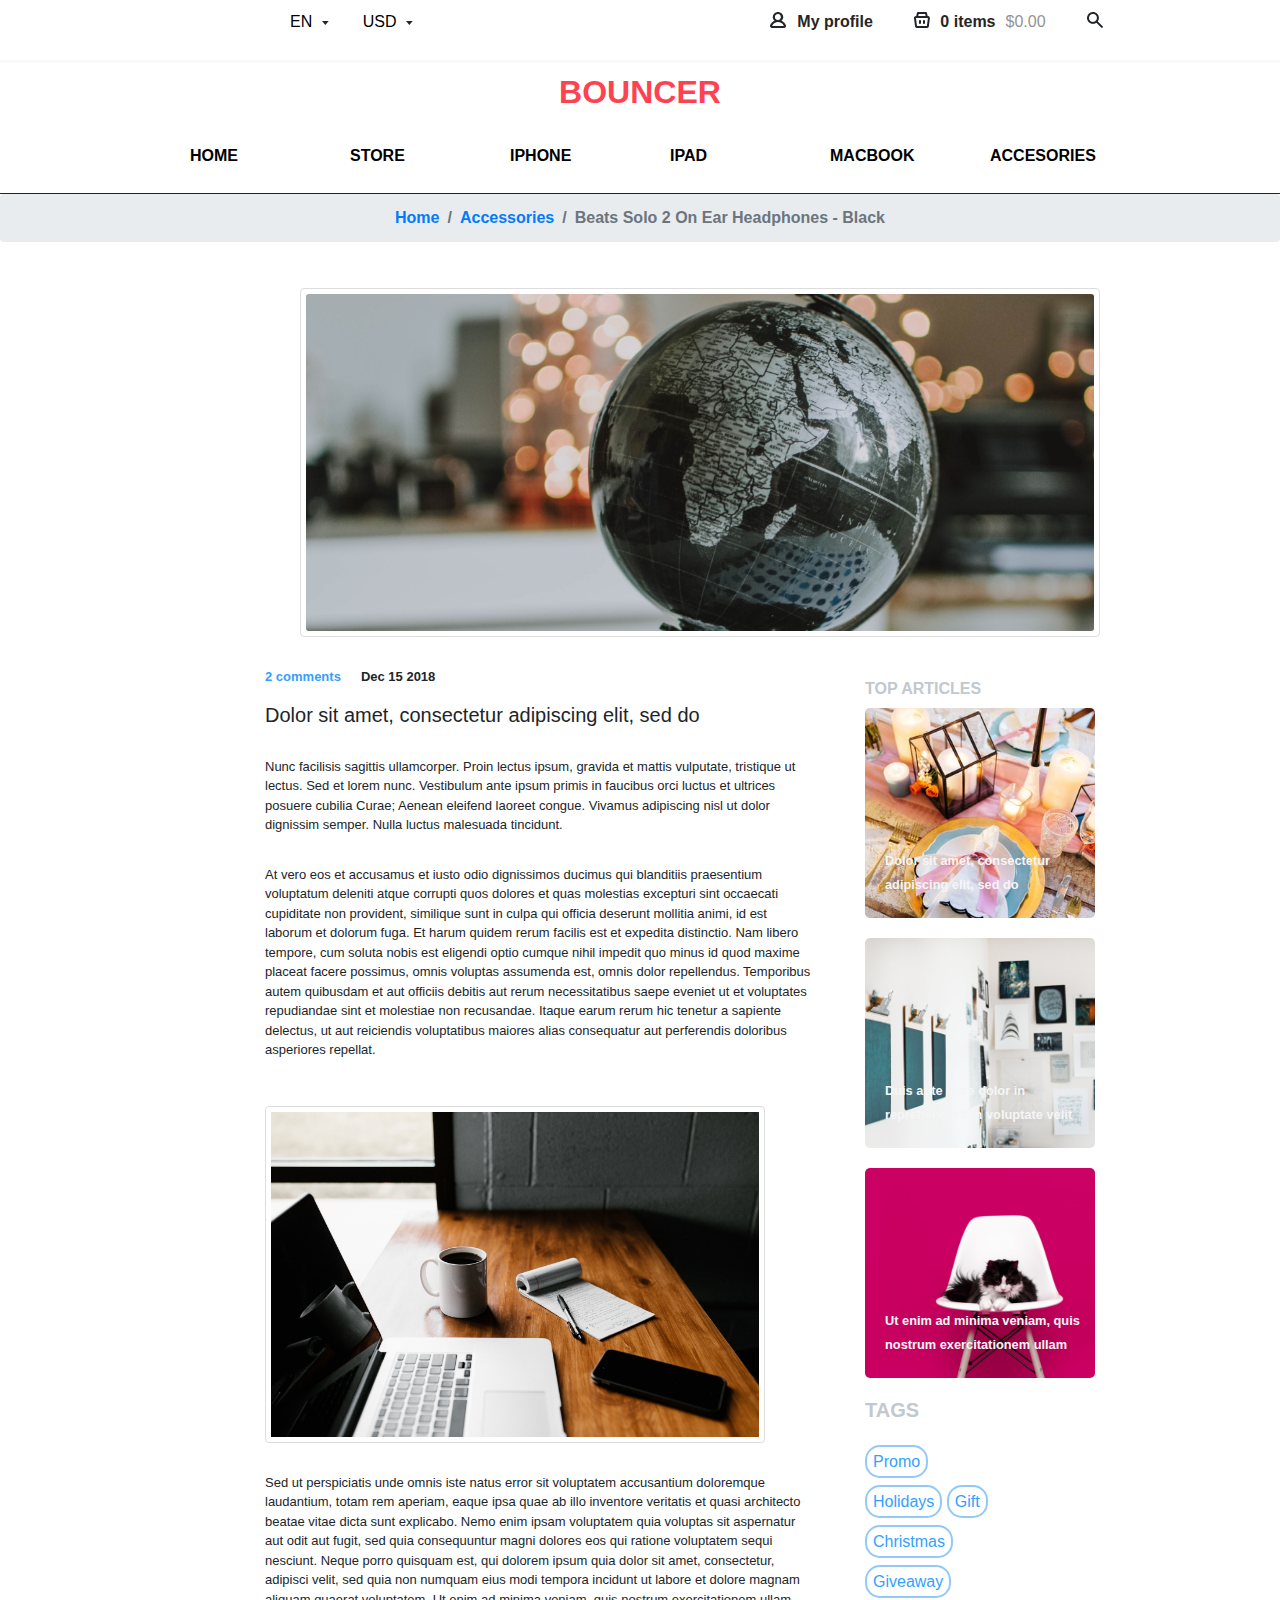
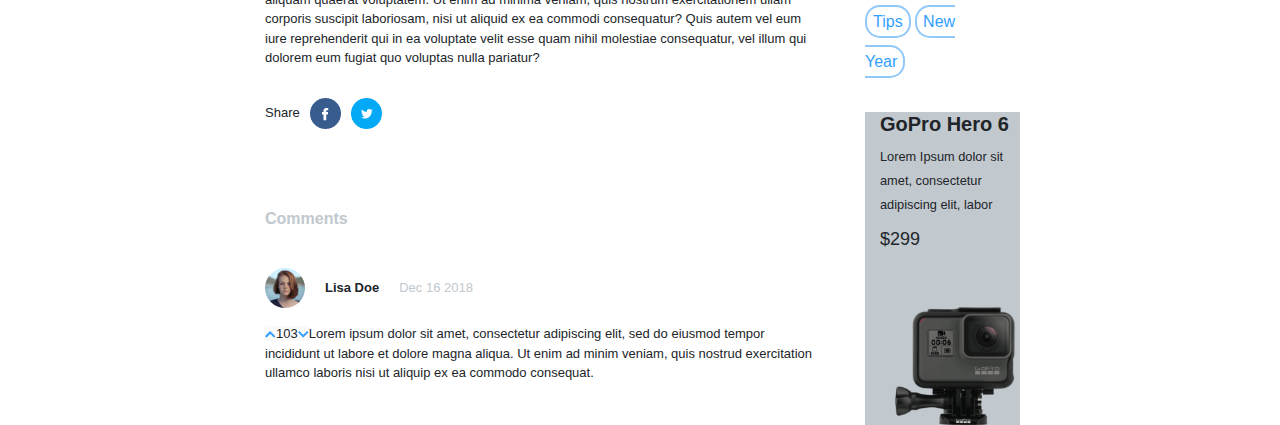
==== comment.html @ eba9628b "comment.html and style1.css" ====
<!DOCTYPE html>
<html>
    <head>
        <title>Comment</title>
        <link rel="shortcut icon" href="favicon.ico" />
        <meta name="viewport" content="width=device-width, initial-scale=1">
        <meta charset="UTF-8">
        <link rel="stylesheet" href="style1.css">
        <link rel="stylesheet" href="https://stackpath.bootstrapcdn.com/bootstrap/4.3.1/css/bootstrap.min.css" integrity="sha384-ggOyR0iXCbMQv3Xipma34MD+dH/1fQ784/j6cY/iJTQUOhcWr7x9JvoRxT2MZw1T" crossorigin="anonymous">
  <script src="https://code.jquery.com/jquery-3.3.1.slim.min.js" integrity="sha384-q8i/X+965DzO0rT7abK41JStQIAqVgRVzpbzo5smXKp4YfRvH+8abtTE1Pi6jizo" crossorigin="anonymous"></script>
  <script src="https://cdnjs.cloudflare.com/ajax/libs/popper.js/1.14.7/umd/popper.min.js" integrity="sha384-UO2eT0CpHqdSJQ6hJty5KVphtPhzWj9WO1clHTMGa3JDZwrnQq4sF86dIHNDz0W1" crossorigin="anonymous"></script>
  <script src="https://stackpath.bootstrapcdn.com/bootstrap/4.3.1/js/bootstrap.min.js" integrity="sha384-JjSmVgyd0p3pXB1rRibZUAYoIIy6OrQ6VrjIEaFf/nJGzIxFDsf4x0xIM+B07jRM" crossorigin="anonymous"></script>
    <!-- Font Awesome Icon Library -->
<link rel="stylesheet" href="https://cdnjs.cloudflare.com/ajax/libs/font-awesome/4.7.0/css/font-awesome.min.css">
</head>
    <body>
        <div class="nav-bar">
            <div class="navbar-left">
                <div class="navbar-inner">
                    <ul>                       
                        <li><a href="#"><span>EN</span><img src="./icon/arrow down.png"></a></li>
                        <li><a href="#"><span>USD</span><img src="./icon/arrow down.png"></a></li>
                    </ul>
                </div>
            </div>
            <div class="navbar-right">
                            <ul>
                                <li><a href="#"><img src="./icon/profile_close_2.png"><span><b>My profile</b></span></a></li>
                                <li><a href="#"><img src="./icon/bag_3.png"><span><b>0 items</b><span style="opacity: 50%;">$0.00</span></span></a></li>
                                <li><a href="#"><img src="./icon/search-icon.png"></a></li>
                            </ul>
            </div>
        </div>
        <div class="container-1">
            <h2 style="color: #FF4252; font-weight: bold; text-align: center; margin-top: 10px;">BOUNCER</h2>
            <nav class="nav-bar-9">
                <ul>
                        <li><a href="./index.html">HOME</a>
                        <div class="mega-menu">
                            <div class="inner-mega-menu">
                                <h5>Category</h5>
                                <p><a href="./headphone.html">Airport&Wireless</a></p>
                                <p>AppleCare</p>
                                <p>Bags,Shells&Sleeves</p>
                                <p>Bussiness&Security</p>
                                <p>Cables&Docks</p>
                            </div>
                            <div class="inner-mega-menu">
                                <p>Cameras&Video</p>
                                <p>Car&Travel</p>
                                <p>Cases&Films</p>                    
                            </div>
                            <div class="inner-mega-menu">
                                <h5>Category</h5>
                                <p>Charging Devices</p>
                                <p>Connected Home</p>
                                <p>Device Care</p>
                                <p>Display&Graphic</p>
                                <p>Fitness&Sport</p>
                            </div>
                            
                            <div class="inner-mega-menu">
                                <h5>Category</h5>
                                <p>Mice&Keyboards</p>
                                <p>Music Creation</p>
                                <p>Networking&Server</p>                               
                            </div>
                            
                        </div>
                    </li>
                        <li><a href="./widget.html">STORE</a></li>
                        <li><a href="#">IPHONE</a></li> 
                         <li><a href="#">IPAD</a></li>
                        <li><a href="#">MACBOOK</a></li>
                         <li><a href="./product.html">ACCESORIES</a></li>
                        </ul>
            </nav>            
        </div>
        <nav aria-label="breadcrumb">
            <ol class="breadcrumb justify-content-center">
              <li class="breadcrumb-item"><a href="#">Home</a></li>
              <li class="breadcrumb-item"><a href="#">Accessories</a></li>
              <li class="breadcrumb-item active" aria-current="page">Beats Solo 2 On Ear Headphones - Black</li>
            </ol>
          </nav>
          <div class="thumb">
          <a target="_blank" href="./site/THUMB.png">
            <img src="./site/THUMB.png">
          </a>
        </div>
        <div class="container">
            <div class="comment">
                <p style="font-weight: bold; font-size: small; color: #33a0ff;">2 comments</p>
                <p style="font-weight: bold; font-size: small; margin-left: 20px;">Dec 15 2018</p>
            </div>
            <h5 style="margin-left: 180px;">Dolor sit amet, consectetur adipiscing elit, sed do</h5>
            <p style="margin-left: 180px; margin-right: 380px; margin-top: 30px; font-size: small;">Nunc facilisis sagittis ullamcorper. Proin lectus ipsum, gravida et mattis vulputate, tristique ut lectus. Sed et lorem nunc. Vestibulum ante ipsum primis in faucibus orci luctus et ultrices posuere cubilia Curae; Aenean eleifend laoreet congue. Vivamus adipiscing nisl ut dolor dignissim semper. Nulla luctus malesuada tincidunt. </p>
            <p style="margin-left: 180px; margin-right: 380px; margin-top: 30px; font-size: small;">At vero eos et accusamus et iusto odio dignissimos ducimus qui blanditiis praesentium voluptatum deleniti atque corrupti quos dolores et quas molestias excepturi sint occaecati cupiditate non provident, similique sunt in culpa qui officia deserunt mollitia animi, id est laborum et dolorum fuga. Et harum quidem rerum facilis est et expedita distinctio. Nam libero tempore, cum soluta nobis est eligendi optio cumque nihil impedit quo minus id quod maxime placeat facere possimus, omnis voluptas assumenda est, omnis dolor repellendus. Temporibus autem quibusdam et aut officiis debitis aut rerum necessitatibus saepe eveniet ut et voluptates repudiandae sint et molestiae non recusandae. Itaque earum rerum hic tenetur a sapiente delectus, ut aut reiciendis voluptatibus maiores alias consequatur aut perferendis doloribus asperiores repellat.</p style="margin-top: 30px;">
                <div class="thumb1">
                    <a target="_blank" href="./site/photo.png">
                    <img src="./site/photo.png">
                    </a>
                </div>
                <p style="margin-left: 180px; margin-right: 380px; margin-top: 30px; font-size: small;">Sed ut perspiciatis unde omnis iste natus error sit voluptatem accusantium doloremque laudantium, totam rem aperiam, eaque ipsa quae ab illo inventore veritatis et quasi architecto beatae vitae dicta sunt explicabo. Nemo enim ipsam voluptatem quia voluptas sit aspernatur aut odit aut fugit, sed quia consequuntur magni dolores eos qui ratione voluptatem sequi nesciunt. Neque porro quisquam est, qui dolorem ipsum quia dolor sit amet, consectetur, adipisci velit, sed quia non numquam eius modi tempora incidunt ut labore et dolore magnam aliquam quaerat voluptatem. Ut enim ad minima veniam, quis nostrum exercitationem ullam corporis suscipit laboriosam, nisi ut aliquid ex ea commodi consequatur? Quis autem vel eum iure reprehenderit qui in ea voluptate velit esse quam nihil molestiae consequatur, vel illum qui dolorem eum fugiat quo voluptas nulla pariatur?</p style="margin-left: 180px; margin-right: 380px; margin-top: 30px; font-size: small;">
            <p style="margin-top: 30px; margin-left: 180px; font-size: small;">Share<span style="margin-left: 10px;"><img src="./site/facebook.png"></span><span style="margin-left: 10px;"><img src="./site/twitter.png"></span></p>
            <div class="comments">
                <h6 style="color: #C1C8CE; font-weight: bold; margin-left: 180px; margin-top: 80px;">Comments</h6>
                <p style=" margin-top: 40px; margin-left: 180px;"><img src="./site/pic.png"><span style="font-size: small; font-weight: bold; margin-left: 20px;">Lisa Doe</span><span style="color: #c1c8ce; font-size: small; margin-left: 20px;">Dec 16 2018</span></p>
                <p style="font-size: small; margin-left: 180px; margin-right: 380px;"><span style="width: 20px; height: 70px; background-color: #fafafb; padding: 5px 15px -35px 15px;"><img src="./site/up.png">103<img src="./site/down.png"></span>Lorem ipsum dolor sit amet, consectetur adipiscing elit, sed do eiusmod tempor incididunt ut labore et dolore magna aliqua. Ut enim ad minim veniam, quis nostrud exercitation ullamco laboris nisi ut aliquip ex ea commodo consequat.</p style="margin-left: 180px;">
            </div>
           
        </div>
        <h6 style="color: #C1C8CE; font-weight: bold; margin-left: 865px; margin-top: -1320px;">TOP ARTICLES</h6>
        <div class="sidebar">            
            <small>Dolor sit amet, consectetur adipiscing elit, sed do</small>
        </div>
       <div class="sidebar1">
           <small>Duis aute irure dolor in reprehenderit in voluptate velit</small>
       </div>
       <div class="sidebar2">
           <small>Ut enim ad minima veniam, quis nostrum exercitationem ullam</small>
       </div>
       <div class="widget">
        <h5>TAGS</h5>
        <div class="tags">
            <a href="#">Promo</a>
            <a href="#">Holidays</a>
            <a href="#">Gift</a>
            <a href="#">Christmas</a>
            <a href="#">Giveaway</a>
            <a href="#">Tips</a>
            <a href="#">New Year</a>
        </div>
    </div>
    <div class="main">
        <div class="cards1"> 
            <article>
            <h5 style="font-weight: bold; margin-top: 15px;">GoPro Hero 6</h5>   
            <small>Lorem Ipsum dolor sit amet, consectetur adipiscing elit, labor</small>  
            <p style="margin-top: 10px; font-size: large; color: #22262A;">$299</p> 
        </article>                    
            <div class="image">
              <img src="./icon/video.png" style="margin-top: 38px;">                             
            </div>            
        </div>
    </div>
    
          </body>
          </html>
---- style1.css ----
body{
    font-family: 'Open Sans', sans-serif;
    background-color: #ffffff;
}
.nav-bar {
 display: flex;
 height: 5%;
 border-bottom: 3px solid #FAFAFB;
}
.navbar-left {
    flex-basis: 50%;
    background: #ffffff;
}
.navbar-inner {
    display: flex;
    align-items: center;
    padding: 10px 50px 10px 120px;
}
.navbar-inner ul{
    z-index: 2;
    margin-left: 120px;
}
.navbar-inner ul li {
margin: 0 10px;
display: inline-block;
margin-right: 19px;
}
.navbar-inner ul li a {
    text-decoration: none;
    color: black;
    }
    .navbar-inner ul li a span{
        padding-right: 10px;
    }
    .navbar-right{
        flex-basis: 50%;
        background: #ffffff;
    }
    .navbar-right ul{
        float: right;
        padding: 10px 50px 10px 120px;
        margin-right: 90px;
    }
    .navbar-right ul li{
        display: inline-block;
        list-style: none;
        margin-right: 37px;
    }
    .navbar-right ul li a{
        text-decoration: none;
        color: #262626;
    }
    .navbar-right ul li a span {
        padding-left: 10px;
    }
    .navbar-right ul li a img{
        padding-bottom: 5px;
    }
    @import url('https://fonts.googleapis.com/css?family=Open+Sans&display=swap');
.nav-bar-9{
    width: 100%;
    background: #fff;            
    height: 75px;
    padding: 10px 0;
    box-sizing: border-box;
    border-bottom: 1px solid #1a252f;
}
.nav-bar-9 ul{
    height: 100%;
    width: 980px;
    margin: 0 auto;           
    font-weight: bold;           
    position: relative;
}
.nav-bar-9 ul li{
    width: 120px;
    float: left;
    text-align: start;
    padding: 15px 0;
    margin-right: 40px;
    color: #fff;
    cursor: pointer;
    transition: all 0.4s ease;
}
.nav-bar-9 ul li:last-child{
    margin-right: 0;
}
.nav-bar-9 ul li a:hover{
    color: #33A0FF; 
    transition: 0.5s;
}
.nav-bar-9 ul li a{
    color: black;
    text-decoration: none;    
}
.nav-bar-9 ul li a.active{
    color: #33a0ff;
}
.nav-bar-9 ul li:hover .mega-menu{
    color: black;
    visibility: visible;
    opacity: 1;
}
.nav-bar-9 ul li .mega-menu p:hover{
    color: #18bc9c;
}
.mega-menu{
    z-index: 1;
    position: absolute;
    top: 65px;
    left: 0;
    width: 750px;
    height: 250px;
    background: #fff;
    transition: all 0.4s ease;
    padding: 40px;
    box-sizing: border-box;
    visibility: hidden;
    opacity: 0;
}
.inner-mega-menu{
    width: 24%;
    float: left;
    margin-right: 0%;    
}
.inner-mega-menu:last-child{
    margin-right: 0%;
}
.inner-mega-menu p{
    padding: 2px 0;
    transition: all 0.4s ease;
    font-size: small;
    margin-right: 15px;
    color: #262626;
}
.inner-mega-menu h5{
    margin: -20px 10px 10px 10px;
    color: #C1C8CE;
    font-weight: bold;
}
.breadcrumb-item{
    font-weight: bold;
}
.breadcrumb-item a:hover{
    text-decoration: none;
}
.thumb img {
    border: 1px solid #ddd; /* Gray border */
    border-radius: 4px;  /* Rounded border */
    padding: 5px; /* Some padding */
    width: 800px; /* Set a small width */
    margin-left: 300px;
    margin-top: 30px;
  }
  
  /* Add a hover effect (blue shadow) */
  .thumb img:hover {
    box-shadow: 0 0 2px 1px rgba(0, 140, 186, 0.5);
  }
  .sidebar{
      width: 230px;
      height: 210px;
      background-image: url(./site/img11.png);
      border-radius: 5px;
      margin-top: 10px;
      margin-left: 865px;
      padding-top: 140px;
      padding-left: 20px;
  }
  .sidebar small{
     color: whitesmoke;
     font-weight: bold;
  }
  .sidebar1{
    width: 230px;
    height: 210px;
    background-image: url(./site/img12.png);
    border-radius: 5px;
    margin-top: 20px;
    margin-left: 865px;
    padding-top: 140px;
    padding-left: 20px;
}
.sidebar1 small{
   color: whitesmoke;
   font-weight: bold;
}
.sidebar2{
    width: 230px;
    height: 210px;
    background-image: url(./site/img.png);
    border-radius: 5px;
    margin-top: 20px;
    margin-left: 865px;
    padding-top: 140px;
    padding-left: 20px;
}
.sidebar2 small{
   color: whitesmoke;
   font-weight: bold;
}
.widget{
    margin-left: 865px;
    margin-top: 10px;
    margin-right: 290px;    
}
.widget h5{
    color: #C1C8CE;
    font-weight: bold;
    margin-bottom: 20px; 
    margin-top: 20px;
}

.tags a{
   text-align: center;
   color: #33A0FF;
   border: 2px solid #92c9f8;
   border-radius: 15px;
   padding: 6px;
   line-height: 2.5;
}
.tags a:hover{
    text-decoration: none;
    color: #C1C8CE;
}
.main{
    margin-top: 30px;
    margin-left: 865px;
    margin-right: 260px;
}
.main .cards1{
    background-color: #C1C8CE;
    border: none;
}
.main .image img{
    width: 180px;
}
.main .cards1 article{   
    margin-left: 15px;   
}
.container .comment{
    display: flex;
    margin-left: 180px;
    margin-top: 30px;
}
.thumb1 img {
    border: 1px solid #ddd; /* Gray border */
    border-radius: 4px;  /* Rounded border */
    padding: 5px; /* Some padding */
    width: 500px; /* Set a small width */
    margin-left: 180px;
    margin-top: 30px;
  }
  
  /* Add a hover effect (blue shadow) */
  .thumb1 img:hover {
    box-shadow: 0 0 2px 1px rgba(0, 140, 186, 0.5);
  }
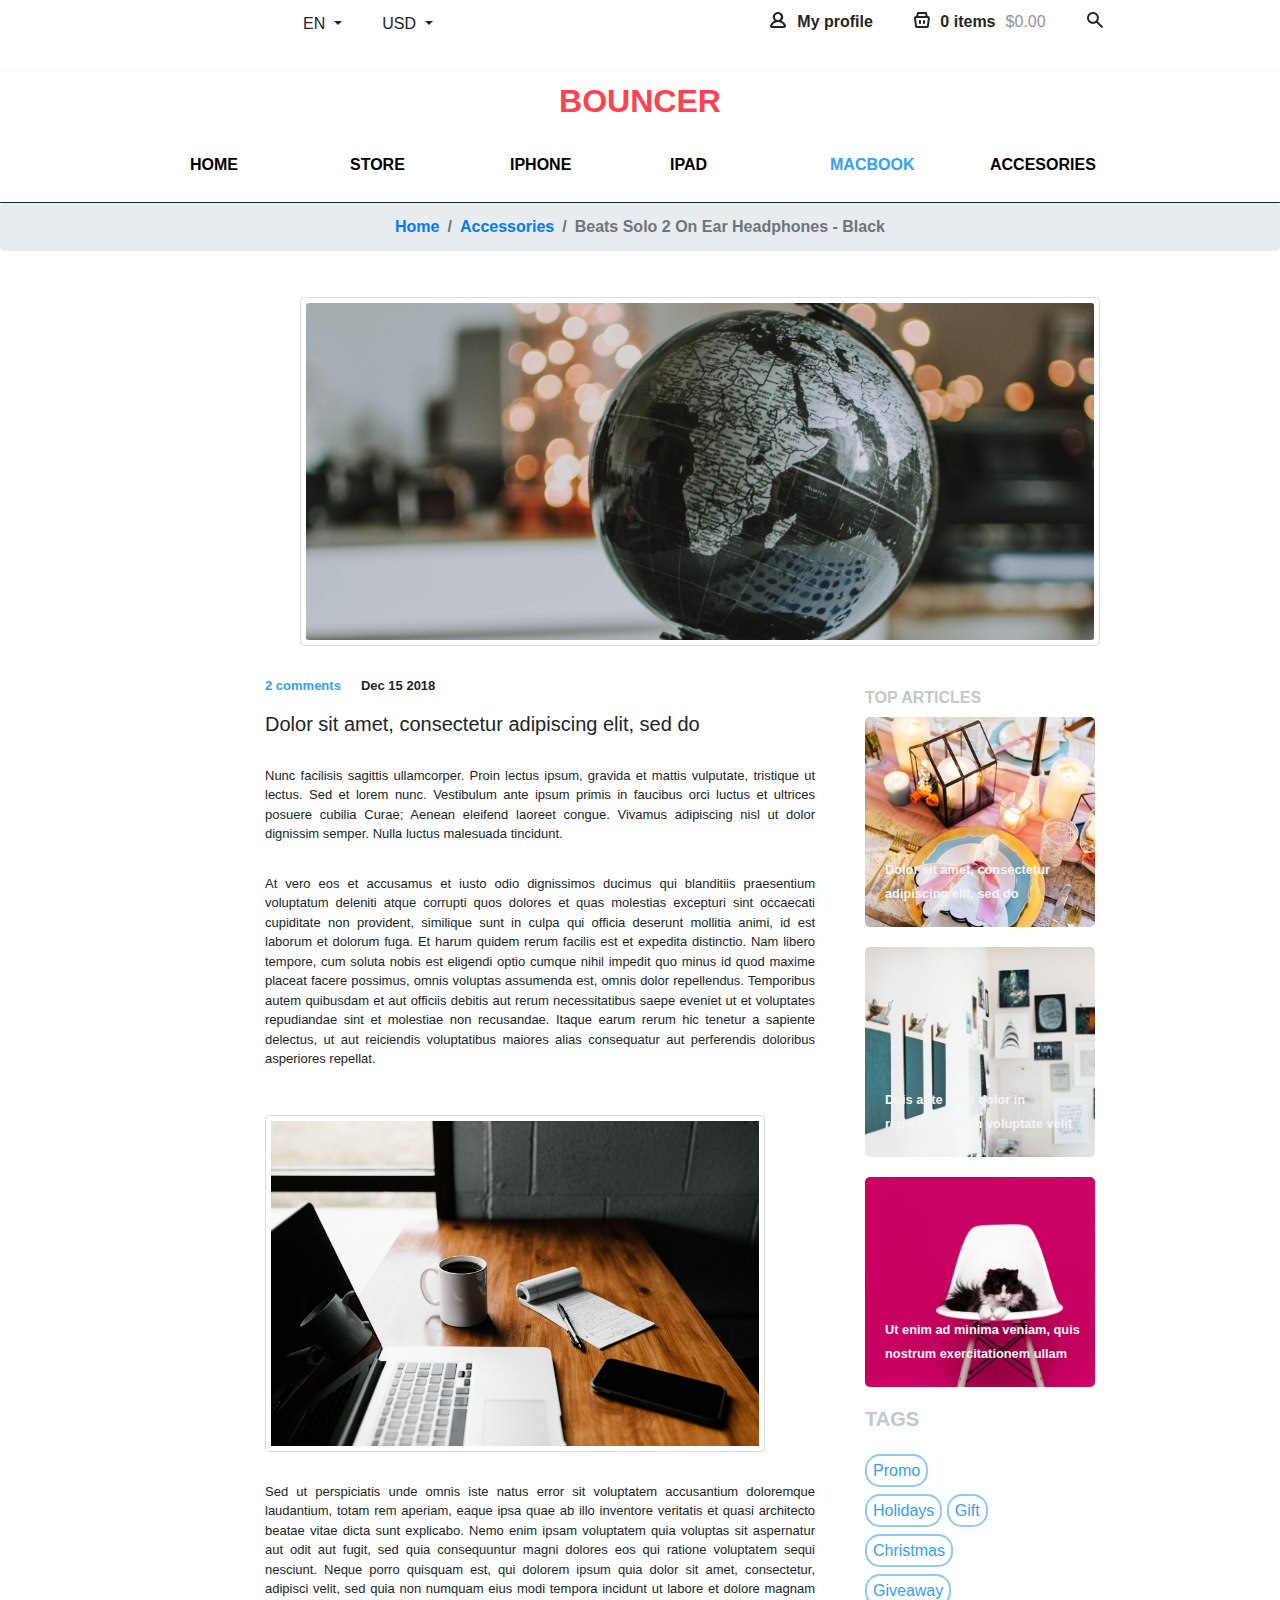
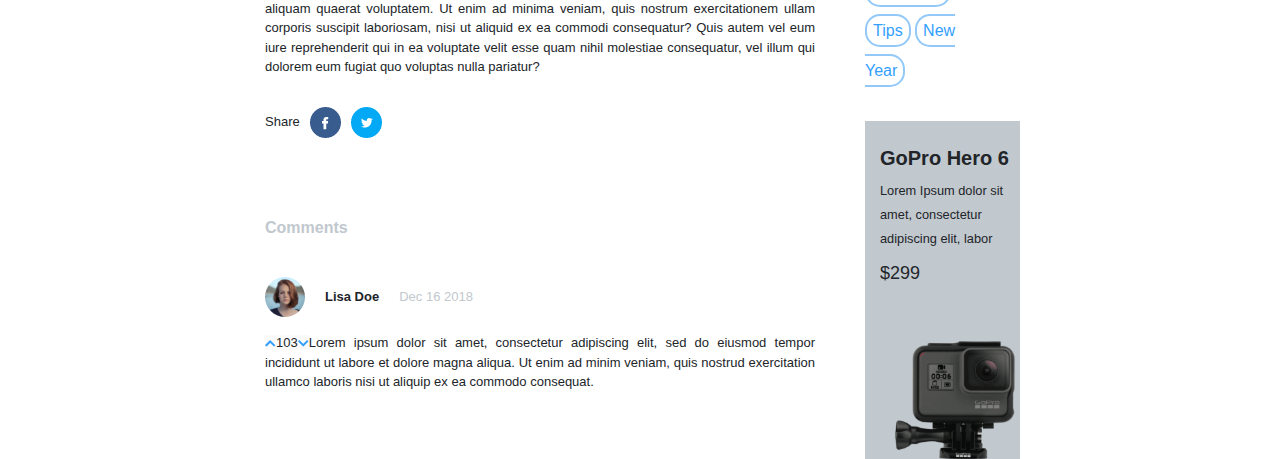
==== commit 0ff9e799: "comment html headphone html index html widget html product html pro html main css style css style1 c" ====
--- a/comment.html
+++ b/comment.html
@@ -18,8 +18,24 @@
             <div class="navbar-left">
                 <div class="navbar-inner">
                     <ul>                       
-                        <li><a href="#"><span>EN</span><img src="./icon/arrow down.png"></a></li>
-                        <li><a href="#"><span>USD</span><img src="./icon/arrow down.png"></a></li>
+                        <div class="btn-group">
+                            <button type="button" style="margin-left: 10px" class="btn dropdown-toggle" data-toggle="dropdown" aria-haspopup="true" aria-expanded="false">
+                              EN
+                            </button>
+                            <div class="dropdown-menu">
+                              <a class="dropdown-item" href="#">Action</a>
+                              <a class="dropdown-item" href="#">Another action</a>
+                             </div>
+                          </div>
+                          <div class="btn-group">
+                            <button type="button" style="margin-left: 10px" class="btn dropdown-toggle" data-toggle="dropdown" aria-haspopup="true" aria-expanded="false">
+                              USD
+                            </button>
+                            <div class="dropdown-menu">
+                              <a class="dropdown-item" href="#">Action</a>
+                              <a class="dropdown-item" href="#">Another action</a>
+                             </div>
+                          </div>
                     </ul>
                 </div>
             </div>
@@ -69,9 +85,9 @@
                         </div>
                     </li>
                         <li><a href="./widget.html">STORE</a></li>
-                        <li><a href="#">IPHONE</a></li> 
-                         <li><a href="#">IPAD</a></li>
-                        <li><a href="#">MACBOOK</a></li>
+                        <li><a href="./headphone.html">IPHONE</a></li> 
+                         <li><a href="./pro.html">IPAD</a></li>
+                        <li><a class="active" href="#">MACBOOK</a></li>
                          <li><a href="./product.html">ACCESORIES</a></li>
                         </ul>
             </nav>            
@@ -94,19 +110,19 @@
                 <p style="font-weight: bold; font-size: small; margin-left: 20px;">Dec 15 2018</p>
             </div>
             <h5 style="margin-left: 180px;">Dolor sit amet, consectetur adipiscing elit, sed do</h5>
-            <p style="margin-left: 180px; margin-right: 380px; margin-top: 30px; font-size: small;">Nunc facilisis sagittis ullamcorper. Proin lectus ipsum, gravida et mattis vulputate, tristique ut lectus. Sed et lorem nunc. Vestibulum ante ipsum primis in faucibus orci luctus et ultrices posuere cubilia Curae; Aenean eleifend laoreet congue. Vivamus adipiscing nisl ut dolor dignissim semper. Nulla luctus malesuada tincidunt. </p>
-            <p style="margin-left: 180px; margin-right: 380px; margin-top: 30px; font-size: small;">At vero eos et accusamus et iusto odio dignissimos ducimus qui blanditiis praesentium voluptatum deleniti atque corrupti quos dolores et quas molestias excepturi sint occaecati cupiditate non provident, similique sunt in culpa qui officia deserunt mollitia animi, id est laborum et dolorum fuga. Et harum quidem rerum facilis est et expedita distinctio. Nam libero tempore, cum soluta nobis est eligendi optio cumque nihil impedit quo minus id quod maxime placeat facere possimus, omnis voluptas assumenda est, omnis dolor repellendus. Temporibus autem quibusdam et aut officiis debitis aut rerum necessitatibus saepe eveniet ut et voluptates repudiandae sint et molestiae non recusandae. Itaque earum rerum hic tenetur a sapiente delectus, ut aut reiciendis voluptatibus maiores alias consequatur aut perferendis doloribus asperiores repellat.</p style="margin-top: 30px;">
+            <p style="text-align: justify; margin-left: 180px; margin-right: 380px; margin-top: 30px; font-size: small;">Nunc facilisis sagittis ullamcorper. Proin lectus ipsum, gravida et mattis vulputate, tristique ut lectus. Sed et lorem nunc. Vestibulum ante ipsum primis in faucibus orci luctus et ultrices posuere cubilia Curae; Aenean eleifend laoreet congue. Vivamus adipiscing nisl ut dolor dignissim semper. Nulla luctus malesuada tincidunt. </p>
+            <p style="text-align: justify; margin-left: 180px; margin-right: 380px; margin-top: 30px; font-size: small;">At vero eos et accusamus et iusto odio dignissimos ducimus qui blanditiis praesentium voluptatum deleniti atque corrupti quos dolores et quas molestias excepturi sint occaecati cupiditate non provident, similique sunt in culpa qui officia deserunt mollitia animi, id est laborum et dolorum fuga. Et harum quidem rerum facilis est et expedita distinctio. Nam libero tempore, cum soluta nobis est eligendi optio cumque nihil impedit quo minus id quod maxime placeat facere possimus, omnis voluptas assumenda est, omnis dolor repellendus. Temporibus autem quibusdam et aut officiis debitis aut rerum necessitatibus saepe eveniet ut et voluptates repudiandae sint et molestiae non recusandae. Itaque earum rerum hic tenetur a sapiente delectus, ut aut reiciendis voluptatibus maiores alias consequatur aut perferendis doloribus asperiores repellat.</p style="margin-top: 30px;">
                 <div class="thumb1">
                     <a target="_blank" href="./site/photo.png">
                     <img src="./site/photo.png">
                     </a>
                 </div>
-                <p style="margin-left: 180px; margin-right: 380px; margin-top: 30px; font-size: small;">Sed ut perspiciatis unde omnis iste natus error sit voluptatem accusantium doloremque laudantium, totam rem aperiam, eaque ipsa quae ab illo inventore veritatis et quasi architecto beatae vitae dicta sunt explicabo. Nemo enim ipsam voluptatem quia voluptas sit aspernatur aut odit aut fugit, sed quia consequuntur magni dolores eos qui ratione voluptatem sequi nesciunt. Neque porro quisquam est, qui dolorem ipsum quia dolor sit amet, consectetur, adipisci velit, sed quia non numquam eius modi tempora incidunt ut labore et dolore magnam aliquam quaerat voluptatem. Ut enim ad minima veniam, quis nostrum exercitationem ullam corporis suscipit laboriosam, nisi ut aliquid ex ea commodi consequatur? Quis autem vel eum iure reprehenderit qui in ea voluptate velit esse quam nihil molestiae consequatur, vel illum qui dolorem eum fugiat quo voluptas nulla pariatur?</p style="margin-left: 180px; margin-right: 380px; margin-top: 30px; font-size: small;">
+                <p style="text-align: justify; margin-left: 180px; margin-right: 380px; margin-top: 30px; font-size: small;">Sed ut perspiciatis unde omnis iste natus error sit voluptatem accusantium doloremque laudantium, totam rem aperiam, eaque ipsa quae ab illo inventore veritatis et quasi architecto beatae vitae dicta sunt explicabo. Nemo enim ipsam voluptatem quia voluptas sit aspernatur aut odit aut fugit, sed quia consequuntur magni dolores eos qui ratione voluptatem sequi nesciunt. Neque porro quisquam est, qui dolorem ipsum quia dolor sit amet, consectetur, adipisci velit, sed quia non numquam eius modi tempora incidunt ut labore et dolore magnam aliquam quaerat voluptatem. Ut enim ad minima veniam, quis nostrum exercitationem ullam corporis suscipit laboriosam, nisi ut aliquid ex ea commodi consequatur? Quis autem vel eum iure reprehenderit qui in ea voluptate velit esse quam nihil molestiae consequatur, vel illum qui dolorem eum fugiat quo voluptas nulla pariatur?</p style="margin-left: 180px; margin-right: 380px; margin-top: 30px; font-size: small;">
             <p style="margin-top: 30px; margin-left: 180px; font-size: small;">Share<span style="margin-left: 10px;"><img src="./site/facebook.png"></span><span style="margin-left: 10px;"><img src="./site/twitter.png"></span></p>
             <div class="comments">
                 <h6 style="color: #C1C8CE; font-weight: bold; margin-left: 180px; margin-top: 80px;">Comments</h6>
-                <p style=" margin-top: 40px; margin-left: 180px;"><img src="./site/pic.png"><span style="font-size: small; font-weight: bold; margin-left: 20px;">Lisa Doe</span><span style="color: #c1c8ce; font-size: small; margin-left: 20px;">Dec 16 2018</span></p>
-                <p style="font-size: small; margin-left: 180px; margin-right: 380px;"><span style="width: 20px; height: 70px; background-color: #fafafb; padding: 5px 15px -35px 15px;"><img src="./site/up.png">103<img src="./site/down.png"></span>Lorem ipsum dolor sit amet, consectetur adipiscing elit, sed do eiusmod tempor incididunt ut labore et dolore magna aliqua. Ut enim ad minim veniam, quis nostrud exercitation ullamco laboris nisi ut aliquip ex ea commodo consequat.</p style="margin-left: 180px;">
+                <p style="text-align: justify; margin-top: 40px; margin-left: 180px;"><img src="./site/pic.png"><span style="font-size: small; font-weight: bold; margin-left: 20px;">Lisa Doe</span><span style="color: #c1c8ce; font-size: small; margin-left: 20px;">Dec 16 2018</span></p>
+                <p style="text-align: justify; font-size: small; margin-left: 180px; margin-right: 380px;"><span style="width: 20px; height: 70px; background-color: #fafafb; padding: 5px 15px -35px 15px;"><img src="./site/up.png">103<img src="./site/down.png"></span>Lorem ipsum dolor sit amet, consectetur adipiscing elit, sed do eiusmod tempor incididunt ut labore et dolore magna aliqua. Ut enim ad minim veniam, quis nostrud exercitation ullamco laboris nisi ut aliquip ex ea commodo consequat.</p style="margin-left: 180px;">
             </div>
            
         </div>
--- a/style1.css
+++ b/style1.css
@@ -55,6 +55,11 @@
     }
     .navbar-right ul li a img{
         padding-bottom: 5px;
+    }
+    .btn {
+        background: none;
+        color: #262626;
+        margin-top: -5px;
     }
     @import url('https://fonts.googleapis.com/css?family=Open+Sans&display=swap');
 .nav-bar-9{
@@ -103,6 +108,9 @@
 }
 .nav-bar-9 ul li .mega-menu p:hover{
     color: #18bc9c;
+}
+.nav-bar-9 ul li a.active{
+    color: #33A0FF;
 }
 .mega-menu{
     z-index: 1;
@@ -170,6 +178,7 @@
   .sidebar small{
      color: whitesmoke;
      font-weight: bold;
+     text-align: justify;
   }
   .sidebar1{
     width: 230px;
@@ -184,6 +193,7 @@
 .sidebar1 small{
    color: whitesmoke;
    font-weight: bold;
+   text-align: justify;
 }
 .sidebar2{
     width: 230px;
@@ -198,6 +208,7 @@
 .sidebar2 small{
    color: whitesmoke;
    font-weight: bold;
+   text-align: justify;
 }
 .widget{
     margin-left: 865px;
@@ -236,7 +247,8 @@
     width: 180px;
 }
 .main .cards1 article{   
-    margin-left: 15px;   
+    margin-left: 15px;
+    padding-top: 10px;   
 }
 .container .comment{
     display: flex;
